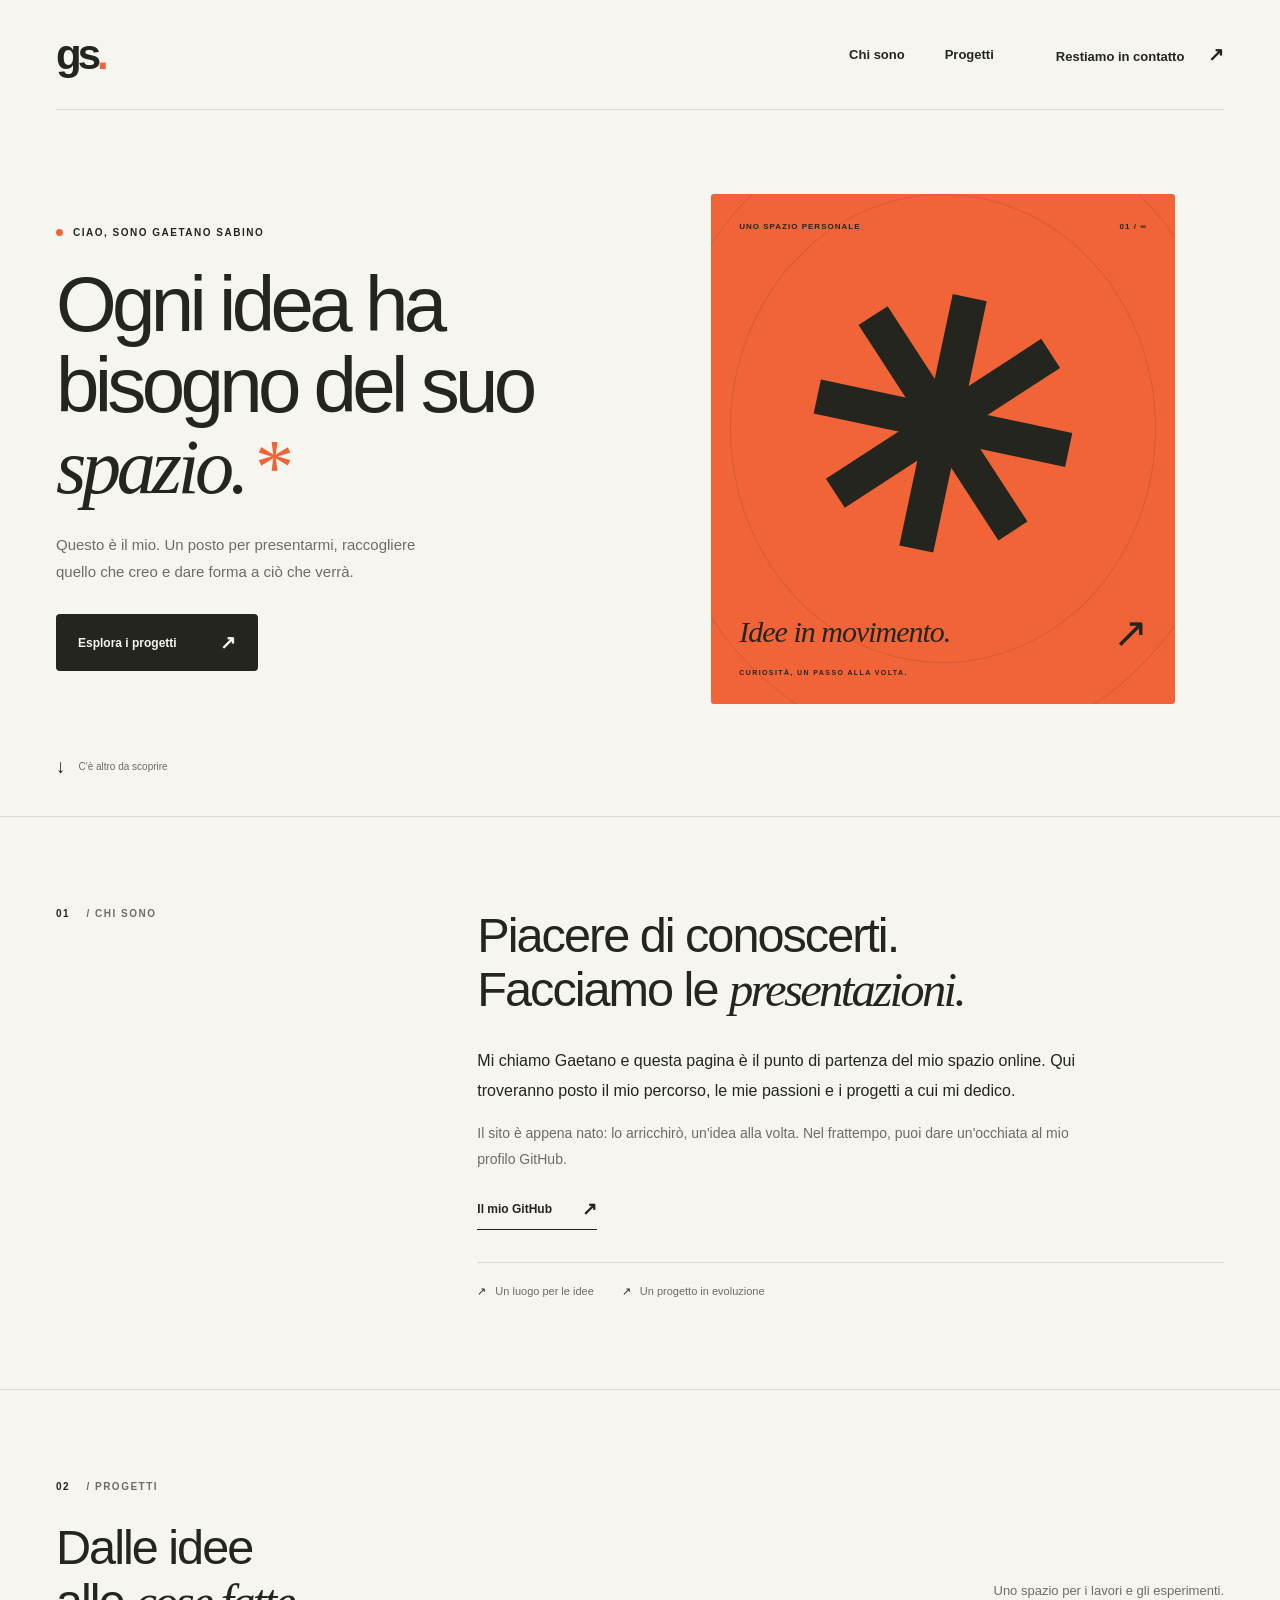
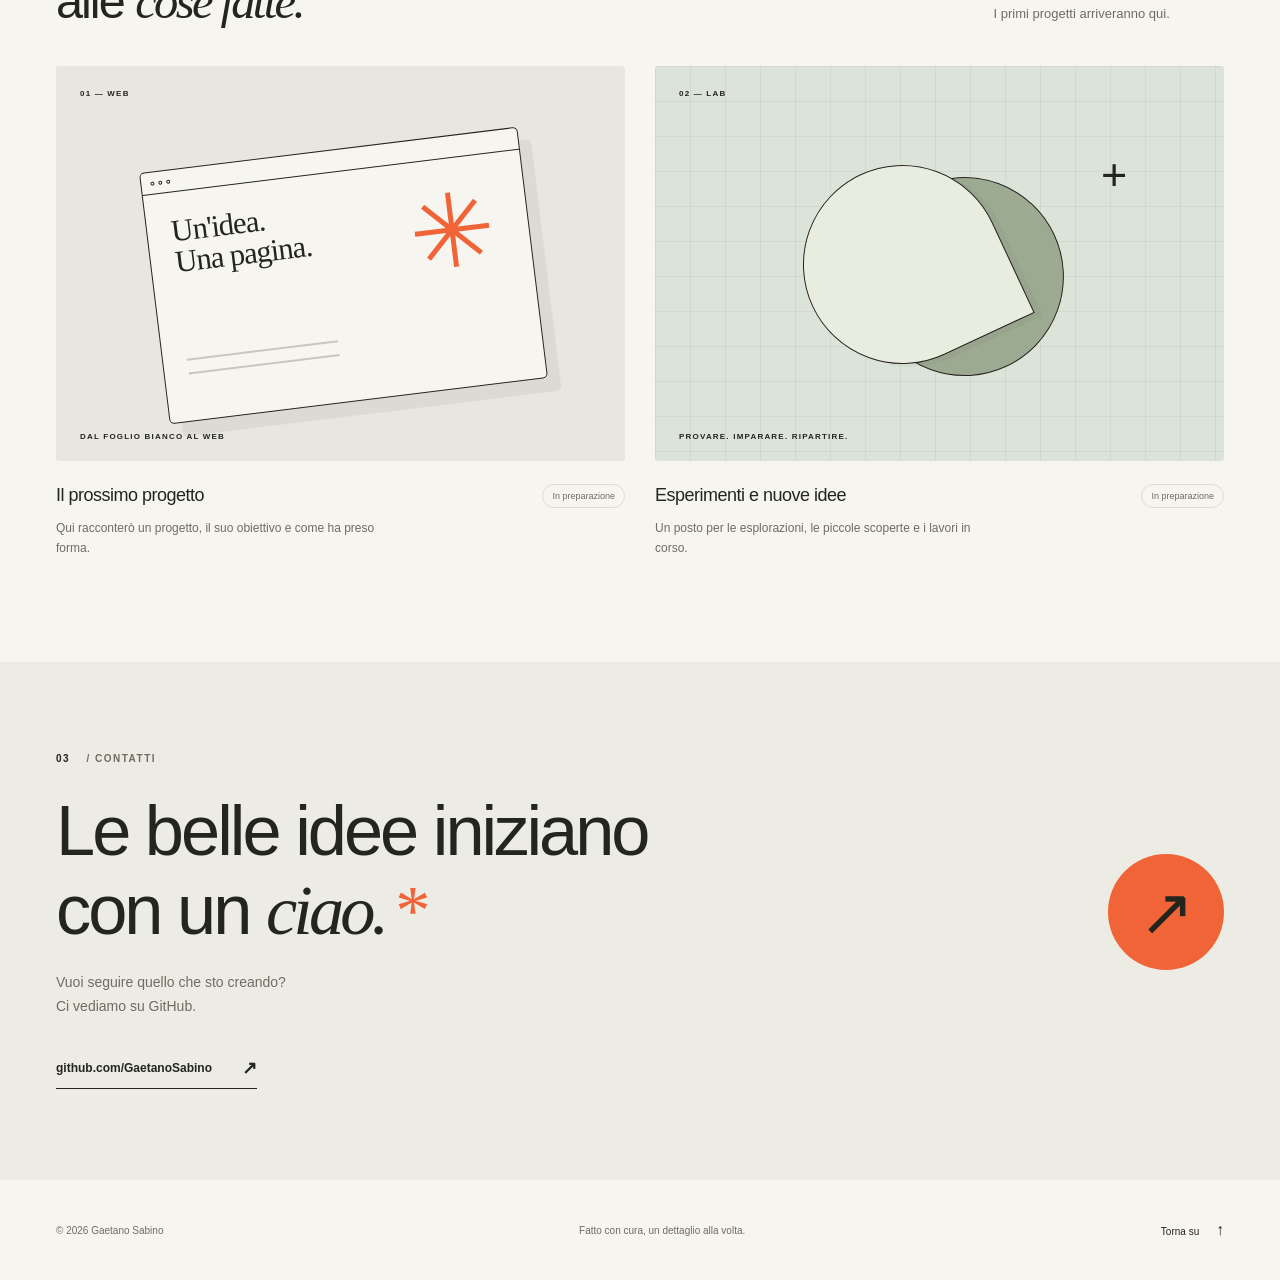
==== index.html @ 51dc4217 "Add personal website for Gaetano Sabino Introduce the initial site structure with HTML, CSS, and Jav" ====
<!doctype html>
<html lang="it">
  <head>
    <meta charset="UTF-8">
    <meta name="viewport" content="width=device-width, initial-scale=1">
    <meta name="theme-color" content="#f6f5f0">
    <meta name="description" content="Lo spazio personale di Gaetano Sabino: una presentazione, idee e progetti in un unico posto.">
    <title>Gaetano Sabino — Il mio spazio sul web</title>
    <link rel="icon" href="./favicon.svg" type="image/svg+xml">
    <link rel="stylesheet" href="./styles.css">
    <script src="./script.js" defer></script>
  </head>
  <body>
    <a class="skip-link" href="#contenuto">Vai al contenuto</a>
    <header class="site-header wrapper">
      <a class="wordmark" href="#inizio" aria-label="Gaetano Sabino, inizio">gs<span>.</span></a>
      <button class="menu-toggle" type="button" aria-expanded="false" aria-controls="navigation" hidden>Menu <span aria-hidden="true">+</span></button>
      <nav id="navigation" aria-label="Navigazione principale">
        <a href="#chi-sono">Chi sono</a>
        <a href="#progetti">Progetti</a>
        <a class="nav-contact" href="#contatti">Restiamo in contatto <span aria-hidden="true">↗</span></a>
      </nav>
    </header>

    <main id="contenuto">
      <section class="hero wrapper" id="inizio" aria-labelledby="hero-title">
        <div class="hero-copy">
          <p class="eyebrow"><span class="status-dot" aria-hidden="true"></span> CIAO, SONO GAETANO SABINO</p>
          <h1 id="hero-title">Ogni idea ha<br>bisogno del suo<br><span class="serif">spazio.</span><span class="orange-period">*</span></h1>
          <p class="hero-description">Questo è il mio. Un posto per presentarmi, raccogliere quello che creo e dare forma a ciò che verrà.</p>
          <a class="button button-dark" href="#progetti">Esplora i progetti <span aria-hidden="true">↗</span></a>
        </div>
        <div class="hero-art" aria-hidden="true">
          <div class="art-topline"><span>UNO SPAZIO PERSONALE</span><span>01 / ∞</span></div>
          <div class="orbit orbit-one"></div><div class="orbit orbit-two"></div>
          <svg class="asterisk" viewBox="0 0 300 300" fill="none"><g stroke="currentColor" stroke-width="34"><path d="M150 24v252M24 150h252M61 61l178 178M61 239 239 61"/></g></svg>
          <div class="art-caption"><span>Idee in movimento.</span><span class="art-arrow">↗</span></div>
          <span class="art-note">CURIOSITÀ, UN PASSO ALLA VOLTA.</span>
        </div>
        <a class="scroll-hint" href="#chi-sono"><span aria-hidden="true">↓</span> C'è altro da scoprire</a>
      </section>

      <section class="about section-space" id="chi-sono" aria-labelledby="about-title">
        <div class="wrapper about-grid reveal">
          <p class="section-label"><span>01</span> / CHI SONO</p>
          <div class="about-content">
            <h2 id="about-title">Piacere di conoscerti.<br>Facciamo le <span class="serif">presentazioni.</span></h2>
            <!-- Sostituisci questi paragrafi con la tua biografia e i tuoi interessi. -->
            <p>Mi chiamo Gaetano e questa pagina è il punto di partenza del mio spazio online. Qui troveranno posto il mio percorso, le mie passioni e i progetti a cui mi dedico.</p>
            <p class="muted">Il sito è appena nato: lo arricchirò, un'idea alla volta. Nel frattempo, puoi dare un'occhiata al mio profilo GitHub.</p>
            <a class="text-link" href="https://github.com/GaetanoSabino">Il mio GitHub <span aria-hidden="true">↗</span></a>
            <div class="about-details"><span>Un luogo per le idee</span><span>Un progetto in evoluzione</span></div>
          </div>
        </div>
      </section>

      <section class="projects wrapper section-space" id="progetti" aria-labelledby="projects-title">
        <div class="section-heading reveal">
          <div><p class="section-label"><span>02</span> / PROGETTI</p><h2 id="projects-title">Dalle idee<br>alle <span class="serif">cose fatte.</span></h2></div>
          <p>Uno spazio per i lavori e gli esperimenti.<br>I primi progetti arriveranno qui.</p>
        </div>
        <!-- Schede segnaposto: sostituire con progetti reali, descrizioni e link. -->
        <div class="project-grid">
          <article class="project-card reveal">
            <div class="project-visual visual-web" aria-hidden="true"><span class="visual-index">01 — WEB</span><div class="mini-browser"><div class="browser-bar"><i></i><i></i><i></i></div><div class="browser-content"><span>Un'idea.<br>Una pagina.</span><div class="mini-star">✳</div><div class="mini-lines"></div></div></div><span class="visual-bottom">DAL FOGLIO BIANCO AL WEB</span></div>
            <div class="project-info"><h3>Il prossimo progetto</h3><span class="project-status">In preparazione</span></div>
            <p>Qui racconterò un progetto, il suo obiettivo e come ha preso forma.</p>
          </article>
          <article class="project-card reveal">
            <div class="project-visual visual-lab" aria-hidden="true"><span class="visual-index">02 — LAB</span><div class="lab-grid"></div><div class="lab-shape shape-back"></div><div class="lab-shape shape-front"></div><span class="lab-plus">+</span><span class="visual-bottom">PROVARE. IMPARARE. RIPARTIRE.</span></div>
            <div class="project-info"><h3>Esperimenti e nuove idee</h3><span class="project-status">In preparazione</span></div>
            <p>Un posto per le esplorazioni, le piccole scoperte e i lavori in corso.</p>
          </article>
        </div>
      </section>

      <section class="contact section-space" id="contatti" aria-labelledby="contact-title">
        <div class="wrapper reveal">
          <p class="section-label"><span>03</span> / CONTATTI</p>
          <div class="contact-grid"><div><h2 id="contact-title">Le belle idee iniziano<br>con un <span class="serif">ciao.</span><span class="orange-period">*</span></h2><p>Vuoi seguire quello che sto creando?<br>Ci vediamo su GitHub.</p></div><a class="contact-link" href="https://github.com/GaetanoSabino" aria-label="Visita il profilo GitHub di Gaetano Sabino"><span aria-hidden="true">↗</span></a></div>
          <a class="text-link" href="https://github.com/GaetanoSabino">github.com/GaetanoSabino <span aria-hidden="true">↗</span></a>
        </div>
      </section>
    </main>
    <footer class="site-footer wrapper"><p>© <span id="year">2026</span> Gaetano Sabino</p><span>Fatto con cura, un dettaglio alla volta.</span><a href="#inizio">Torna su <span aria-hidden="true">↑</span></a></footer>
  </body>
</html>
---- styles.css ----
:root {
  --paper:#f6f5f0;
  --ink:#25251f;
  --muted:#6d6d63;
  --accent:#f06438;
  --line:#dcdcd2;
  --serif:Georgia,'Times New Roman',serif;
}

* {
  box-sizing:border-box;
}

html {
  scroll-behavior:smooth;
  scroll-padding-top:32px;
}

body {
  margin:0;
  background:var(--paper);
  color:var(--ink);
  font-family:Arial,Helvetica,sans-serif;
  -webkit-font-smoothing:antialiased;
}

a {
  color:inherit;
  text-decoration:none;
}

button {
  font:inherit;
}

a,button {
  -webkit-tap-highlight-color:transparent;
}

a:focus-visible,button:focus-visible {
  outline:3px solid #a43515;
  outline-offset:6px;
}

::selection {
  background:#f8b49b;
  color:var(--ink);
}

.wrapper {
  width:min(1240px,calc(100% - 112px));
  margin-inline:auto;
}

.skip-link {
  position:fixed;
  top:-100px;
  left:20px;
  z-index:10;
  background:var(--ink);
  color:white;
  padding:16px;
}

.skip-link:focus {
  top:16px;
}

.site-header {
  min-height:110px;
  display:flex;
  align-items:center;
  justify-content:space-between;
  border-bottom:1px solid var(--line);
}

.wordmark {
  font-size:42px;
  font-weight:800;
  letter-spacing:-4px;
}

.wordmark span {
  color:var(--accent);
}

nav {
  display:flex;
  align-items:center;
  gap:40px;
  font-size:13px;
  font-weight:600;
}

nav a {
  padding:10px 0;
}

nav a:hover,.text-link:hover,.site-footer a:hover {
  color:#ad3717;
}

.nav-contact {
  margin-left:22px;
}

.nav-contact span {
  margin-left:20px;
  font-size:19px;
}

.menu-toggle {
  display:none;
}

.hero {
  position:relative;
  display:grid;
  grid-template-columns:1.2fr 1fr;
  gap:40px;
  padding-top:84px;
  padding-bottom:88px;
  align-items:center;
}

.eyebrow,.section-label,.art-topline,.art-note,.visual-index,.visual-bottom {
  font-size:10px;
  letter-spacing:1.5px;
  font-weight:600;
}

.eyebrow {
  display:flex;
  gap:10px;
  align-items:center;
  margin:0 0 26px;
}

.status-dot {
  height:7px;
  width:7px;
  background:var(--accent);
  border-radius:50%;
}

h1 {
  font-size:clamp(54px,6.1vw,86px);
  font-weight:500;
  line-height:1.04;
  letter-spacing:-4.7px;
  margin:0 0 24px;
}

.serif {
  font-family:var(--serif);
  font-weight:400;
  font-style:italic;
  letter-spacing:-.055em;
}

.orange-period {
  color:var(--accent);
  display:inline-block;
  font-family:var(--serif);
  font-weight:400;
  margin-left:10px;
}

.hero-description {
  max-width:365px;
  font-size:15px;
  line-height:1.8;
  color:var(--muted);
  margin:0 0 29px;
}

.button {
  display:inline-flex;
  align-items:center;
  gap:43px;
  padding:17px 22px;
  font-size:12px;
  font-weight:600;
  border-radius:4px;
  transition:background .2s,transform .2s;
}

.button-dark {
  background:var(--ink);
  color:var(--paper);
}

.button-dark:hover {
  background:#45453b;
  transform:translateY(-2px);
}

.button span {
  font-size:19px;
}

.hero-art {
  aspect-ratio:1/1.1;
  max-height:510px;
  background:var(--accent);
  border-radius:3px;
  position:relative;
  overflow:hidden;
  padding:28px;
  display:flex;
  flex-direction:column;
  justify-content:space-between;
}

.art-topline {
  display:flex;
  justify-content:space-between;
  position:relative;
  z-index:1;
  font-size:8px;
  letter-spacing:1px;
}

.asterisk {
  position:absolute;
  width:66%;
  height:66%;
  top:12%;
  left:17%;
  color:var(--ink);
  transform:rotate(12deg);
}

.orbit {
  position:absolute;
  border:1px solid #25251f20;
  width:92%;
  height:92%;
  border-radius:50%;
  left:4%;
  top:0;
}

.orbit-two {
  width:125%;
  height:125%;
  top:-16%;
  left:-12%;
}

.art-caption {
  position:relative;
  margin-top:auto;
  display:flex;
  justify-content:space-between;
  align-items:center;
  font-family:var(--serif);
  font-style:italic;
  font-size:30px;
  letter-spacing:-1px;
}

.art-arrow {
  font-family:Arial,sans-serif;
  font-style:normal;
  font-size:42px;
}

.art-note {
  font-size:7px;
  letter-spacing:1.4px;
  margin-top:12px;
}

.scroll-hint {
  position:absolute;
  bottom:14px;
  left:0;
  display:flex;
  align-items:center;
  gap:13px;
  font-size:10px;
  color:var(--muted);
}

.scroll-hint span {
  font-size:19px;
  color:var(--ink);
}

.section-space {
  padding-block:91px;
}

.about {
  border-block:1px solid var(--line);
  margin-top:24px;
}

.about-grid {
  display:grid;
  grid-template-columns:1fr 2fr;
  gap:48px;
}

.section-label {
  margin:0 0 28px;
  color:var(--muted);
}

.section-label span {
  color:var(--ink);
  margin-right:12px;
}

h2 {
  font-size:clamp(34px,3.8vw,52px);
  font-weight:400;
  line-height:1.12;
  letter-spacing:-2px;
  margin:0 0 28px;
}

.about-content>p {
  max-width:615px;
  font-size:16px;
  line-height:1.85;
  margin:0 0 16px;
}

.about-content>p.muted {
  color:var(--muted);
  font-size:14px;
}

.text-link {
  font-size:12px;
  display:inline-flex;
  align-items:center;
  gap:30px;
  border-bottom:1px solid currentColor;
  padding-block:9px;
  font-weight:600;
}

.text-link span {
  font-size:18px;
}

.about-details {
  margin-top:32px;
  padding-top:22px;
  border-top:1px solid var(--line);
  display:flex;
  gap:28px;
  font-size:11px;
  color:var(--muted);
}

.about-details span:before {
  content:'↗';
  margin-right:9px;
  color:var(--ink);
}

.section-heading {
  display:flex;
  justify-content:space-between;
  align-items:flex-end;
  margin-bottom:36px;
}

.section-heading h2 {
  margin-bottom:0;
}

.section-heading>p {
  font-size:13px;
  line-height:1.8;
  color:var(--muted);
  margin-bottom:4px;
}

.project-grid {
  display:grid;
  grid-template-columns:1fr 1fr;
  gap:30px;
}

.project-visual {
  aspect-ratio:1.44;
  position:relative;
  overflow:hidden;
  border-radius:3px;
  padding:24px;
}

.visual-web {
  background:#e8e7df;
}

.visual-index,.visual-bottom {
  position:absolute;
  z-index:2;
  font-size:8px;
  letter-spacing:1.2px;
}

.visual-index {
  top:23px;
  left:24px;
}

.visual-bottom {
  bottom:20px;
  left:24px;
}

.mini-browser {
  position:absolute;
  top:21%;
  left:17%;
  width:67%;
  height:64%;
  background:var(--paper);
  border:1px solid var(--ink);
  border-radius:5px;
  transform:rotate(-7deg);
  box-shadow:12px 14px 0 #25251f10;
}

.browser-bar {
  height:22px;
  border-bottom:1px solid var(--ink);
  display:flex;
  gap:4px;
  align-items:center;
  padding-left:9px;
}

.browser-bar i {
  width:4px;
  height:4px;
  border:1px solid var(--ink);
  border-radius:50%;
}

.browser-content {
  padding:24px;
  position:relative;
  height:calc(100% - 22px);
}

.browser-content>span {
  font-size:clamp(20px,2.4vw,36px);
  font-family:var(--serif);
  line-height:1;
  letter-spacing:-1px;
}

.mini-star {
  position:absolute;
  right:9%;
  top:10%;
  color:var(--accent);
  font-size:clamp(60px,8vw,110px);
  line-height:1;
}

.mini-lines {
  position:absolute;
  left:24px;
  bottom:20%;
  width:40%;
  height:16px;
  border-block:2px solid #c7c7bc;
}

.visual-lab {
  background:#dce4d9;
}

.lab-grid {
  position:absolute;
  inset:0;
  background-image:linear-gradient(#57634e14 1px,transparent 1px),linear-gradient(90deg,#57634e14 1px,transparent 1px);
  background-size:35px 35px;
}

.lab-shape {
  position:absolute;
  width:35%;
  aspect-ratio:1;
  border:1px solid var(--ink);
  border-radius:50% 50% 0 50%;
  top:25%;
  left:26%;
  transform:rotate(-25deg);
}

.shape-back {
  background:#9daa92;
  transform:translate(31%,6%) rotate(155deg);
}

.shape-front {
  background:#e9eddf;
  box-shadow:6px 6px 0 #25251f0a;
}

.lab-plus {
  position:absolute;
  right:17%;
  top:21%;
  font-size:45px;
  font-weight:300;
}

.project-info {
  display:flex;
  justify-content:space-between;
  align-items:center;
  gap:12px;
  margin-top:23px;
}

h3 {
  font-size:18px;
  font-weight:500;
  letter-spacing:-.5px;
  margin:0;
}

.project-status {
  font-size:9px;
  color:var(--muted);
  border:1px solid var(--line);
  padding:6px 9px;
  border-radius:20px;
  white-space:nowrap;
}

.project-card>p {
  font-size:12px;
  color:var(--muted);
  line-height:1.7;
  max-width:330px;
  margin-top:10px;
}

.contact {
  background:#ecece4;
}

.contact-grid {
  display:flex;
  justify-content:space-between;
  align-items:center;
  gap:30px;
}

.contact h2 {
  font-size:clamp(40px,5.5vw,76px);
  margin-bottom:22px;
  letter-spacing:-3px;
}

.contact-grid p {
  font-size:14px;
  line-height:1.7;
  color:var(--muted);
}

.contact-link {
  background:var(--accent);
  width:116px;
  height:116px;
  border-radius:50%;
  display:grid;
  place-items:center;
  flex-shrink:0;
  transition:transform .2s,background .2s;
}

.contact-link span {
  font-size:66px;
  font-weight:400;
}

.contact-link:hover {
  transform:rotate(10deg);
  background:#ed744e;
}

.contact>.wrapper>.text-link {
  margin-top:15px;
}

.site-footer {
  display:flex;
  justify-content:space-between;
  gap:24px;
  align-items:center;
  min-height:100px;
  font-size:10px;
  color:var(--muted);
}

.site-footer>a {
  color:var(--ink);
}

.site-footer>a span {
  margin-left:14px;
  font-size:16px;
}

.reveal {
  opacity:1;
}

.motion-enabled .reveal {
  opacity:0;
  transform:translateY(18px);
  transition:opacity .6s,transform .6s;
}

.motion-enabled .reveal.visible {
  opacity:1;
  transform:none;
}

@media(min-width:1500px) {
  .hero {
    padding-block:100px;
  }
  .hero-art {
    max-height:550px;
  }
  .hero h1 {
    font-size:91px;
  }
}

@media(max-width:1000px) {
  .wrapper {
    width:calc(100% - 64px);
  }
  nav {
    gap:25px;
  }
  .nav-contact {
    margin-left:0;
  }
  .hero {
    gap:30px;
    padding-top:65px;
  }
  h1 {
    font-size:62px;
    letter-spacing:-3.7px;
  }
  .hero-art {
    padding:20px;
  }
  .art-caption {
    font-size:24px;
  }
  .art-topline {
    font-size:6px;
  }
  .about-grid {
    grid-template-columns:1fr 2.3fr;
    gap:30px;
  }
  .section-heading>p {
    max-width:230px;
  }
  .project-info {
    align-items:flex-start;
    flex-direction:column;
    gap:9px;
  }
  .project-grid {
    gap:24px;
  }
  .browser-content {
    padding:18px;
  }
  .contact-link {
    width:95px;
    height:95px;
  }
}

@media(max-width:700px) {
  .wrapper {
    width:calc(100% - 40px);
  }
  .site-header {
    min-height:84px;
    position:relative;
    flex-wrap:wrap;
  }
  .wordmark {
    font-size:36px;
  }
  .menu-toggle:not([hidden]) {
    display:flex;
    gap:16px;
    align-items:center;
    background:transparent;
    border:1px solid var(--line);
    border-radius:4px;
    padding:10px 13px;
    font-size:12px;
  }
  .menu-toggle span {
    font-size:19px;
    line-height:1;
  }
  nav {
    width:100%;
    padding-bottom:22px;
    justify-content:space-between;
    gap:14px;
    font-size:11px;
  }
  nav.menu-ready {
    display:none;
  }
  nav.menu-ready.is-open {
    display:flex;
  }
  .nav-contact span {
    margin-left:4px;
  }
  .hero {
    grid-template-columns:1fr;
    padding-top:45px;
    padding-bottom:64px;
    gap:35px;
  }
  .eyebrow {
    font-size:9px;
    margin-bottom:24px;
  }
  h1 {
    font-size:clamp(48px,10.5vw,72px);
    letter-spacing:-3px;
  }
  .hero-description {
    max-width:380px;
    font-size:14px;
  }
  .hero-art {
    width:100%;
    aspect-ratio:1.15;
    max-height:420px;
    padding:24px;
  }
  .asterisk {
    height:72%;
    width:64%;
    top:6%;
    left:18%;
  }
  .art-caption {
    font-size:30px;
  }
  .art-topline {
    font-size:8px;
  }
  .art-note {
    font-size:7px;
  }
  .scroll-hint {
    bottom:8px;
  }
  .section-space {
    padding-block:58px;
  }
  .about {
    margin-top:22px;
  }
  .about-grid {
    grid-template-columns:1fr;
    gap:7px;
  }
  .section-label {
    font-size:9px;
    margin-bottom:23px;
  }
  .about-content>p {
    font-size:14px;
  }
  h2 {
    font-size:37px;
    letter-spacing:-1.6px;
  }
  .about-details {
    gap:16px;
    flex-wrap:wrap;
    font-size:10px;
  }
  .section-heading {
    display:block;
    margin-bottom:28px;
  }
  .section-heading>p {
    max-width:none;
    margin-top:20px;
    font-size:12px;
  }
  .project-grid {
    grid-template-columns:1fr;
    gap:34px;
  }
  .project-info {
    flex-direction:row;
    align-items:center;
  }
  .project-visual {
    aspect-ratio:1.35;
  }
  .browser-content>span {
    font-size:clamp(27px,7vw,40px);
  }
  .mini-star {
    font-size:clamp(75px,20vw,120px);
  }
  .contact h2 {
    font-size:clamp(35px,8.4vw,53px);
    letter-spacing:-1.7px;
  }
  .contact-grid {
    gap:12px;
    align-items:flex-end;
  }
  .contact-grid p {
    font-size:12px;
  }
  .contact-link {
    width:64px;
    height:64px;
    margin-bottom:18px;
  }
  .contact-link span {
    font-size:40px;
  }
  .contact .text-link {
    font-size:11px;
  }
  .site-footer {
    min-height:130px;
    flex-wrap:wrap;
    gap:12px;
    padding-block:25px;
  }
  .site-footer p {
    margin:0;
  }
  .site-footer>span {
    order:3;
    width:100%;
    font-size:9px;
  }
  .site-footer>a {
    margin-left:auto;
  }
}

@media(prefers-reduced-motion:reduce) {
  html {
    scroll-behavior:auto;
  }
  *,*::before,*::after {
    transition:none!important;
    animation:none!important;
  }
  .motion-enabled .reveal {
    opacity:1;
    transform:none;
  }
}
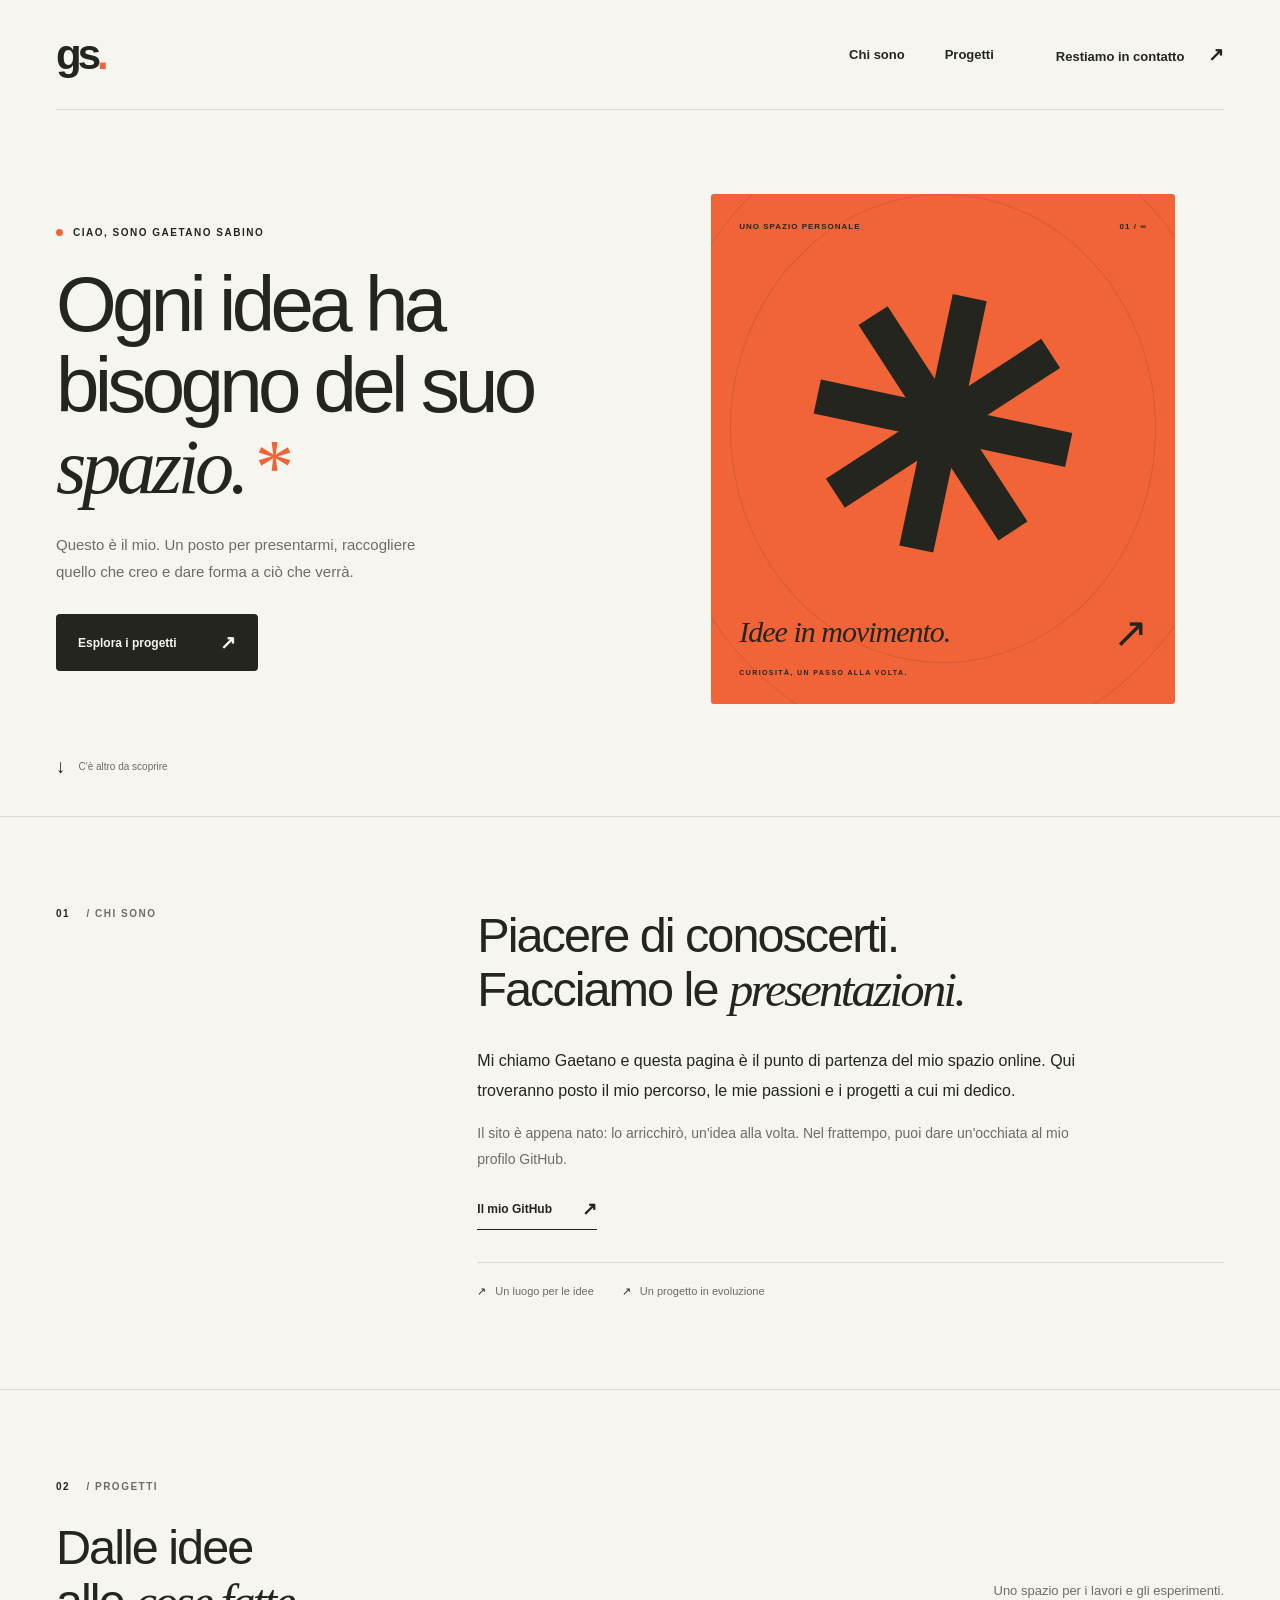
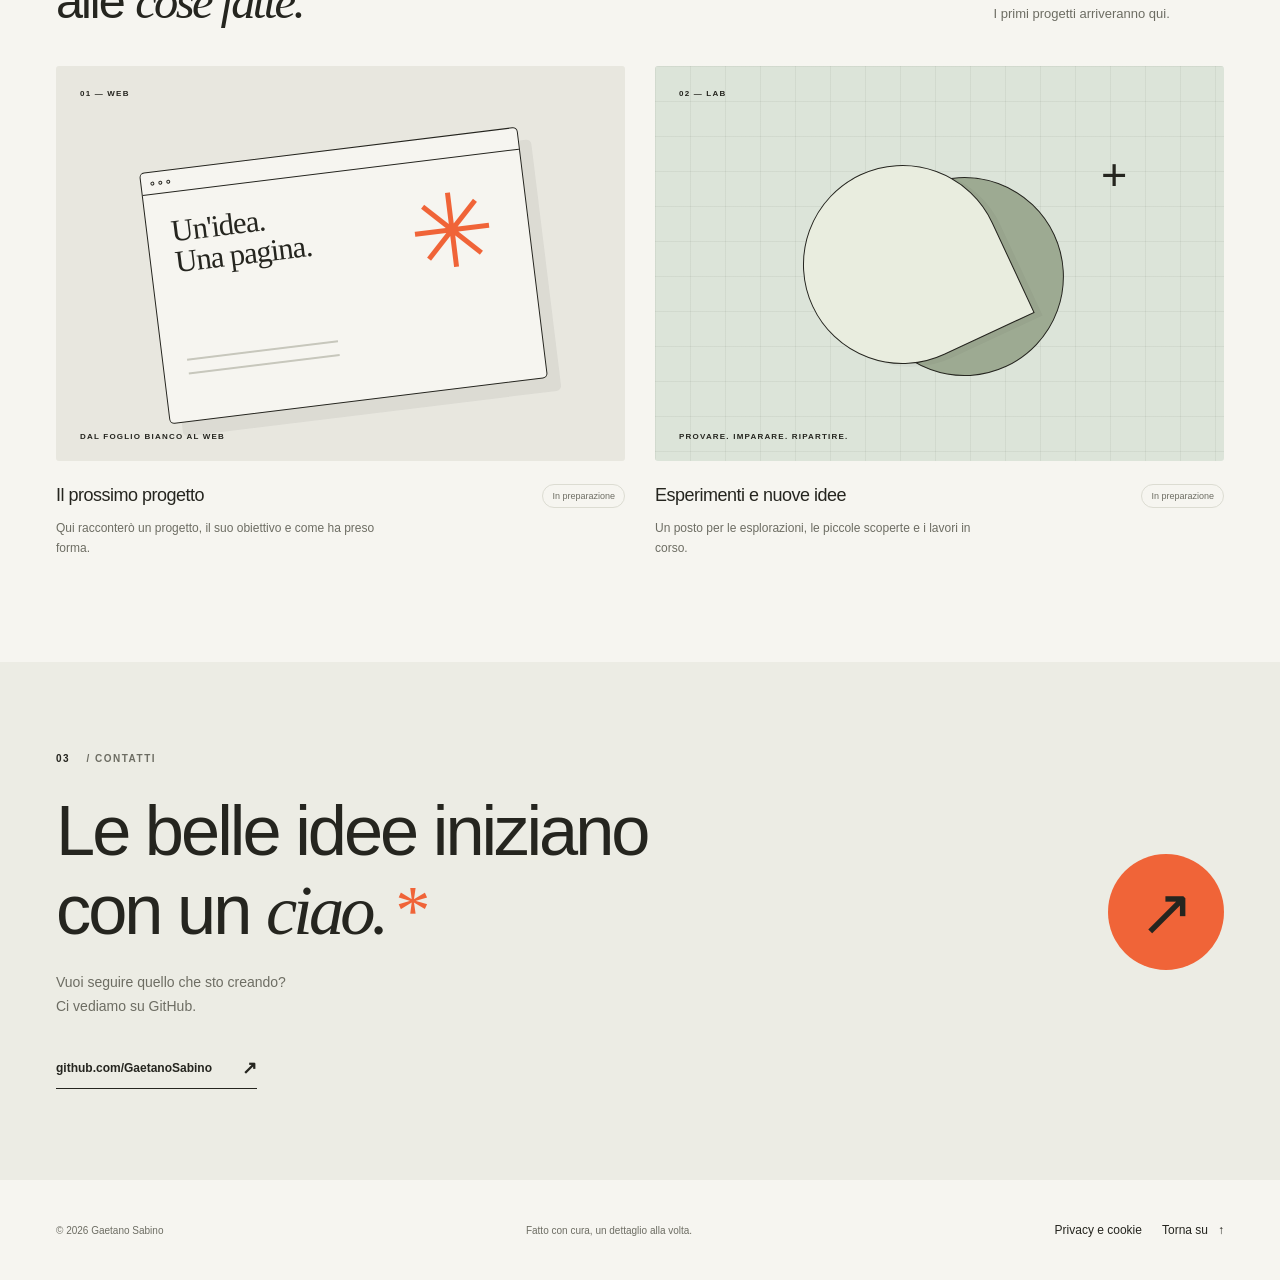
==== commit 42fcaa4f: "Aggiunta pagina privacy e collegamento nel footer Riorganizza il footer in index.html con wrapper pe" ====
--- a/index.html
+++ b/index.html
@@ -82,6 +82,13 @@
         </div>
       </section>
     </main>
-    <footer class="site-footer wrapper"><p>© <span id="year">2026</span> Gaetano Sabino</p><span>Fatto con cura, un dettaglio alla volta.</span><a href="#inizio">Torna su <span aria-hidden="true">↑</span></a></footer>
+    <footer class="site-footer wrapper">
+      <p>© <span id="year">2026</span> Gaetano Sabino</p>
+      <span>Fatto con cura, un dettaglio alla volta.</span>
+      <div class="footer-links">
+        <a href="./privacy.html">Privacy e cookie</a>
+        <a href="#inizio">Torna su <span aria-hidden="true">↑</span></a>
+      </div>
+    </footer>
   </body>
 </html>
--- a/styles.css
+++ b/styles.css
@@ -615,6 +615,150 @@
   font-size:16px;
 }
 
+.footer-links {
+  display:flex;
+  align-items:center;
+  flex-wrap:wrap;
+  gap:20px;
+  color:var(--ink);
+  font-size:12px;
+}
+
+.footer-links a {
+  display:inline-flex;
+  align-items:center;
+  gap:10px;
+  min-height:44px;
+}
+
+.privacy-home {
+  display:inline-flex;
+  align-items:center;
+  gap:12px;
+  min-height:44px;
+  font-size:13px;
+}
+
+.privacy-page {
+  max-width:860px;
+  padding-block:70px;
+}
+
+.privacy-page h1 {
+  font-size:clamp(42px,6vw,72px);
+  letter-spacing:-2px;
+  line-height:1.1;
+}
+
+.privacy-updated {
+  font-size:12px;
+  color:var(--muted);
+}
+
+.privacy-draft {
+  margin-block:28px;
+  padding:18px;
+  border:1px solid #ac3a1c;
+  border-radius:4px;
+  font-size:14px;
+  line-height:1.7;
+}
+
+.privacy-intro {
+  margin-block:30px 42px;
+  font-size:18px;
+  line-height:1.8;
+}
+
+.privacy-index {
+  margin-bottom:36px;
+  padding:22px;
+  background:#ecece4;
+  border-radius:4px;
+}
+
+.privacy-index>p {
+  margin:0 0 14px;
+  font-size:15px;
+  font-weight:600;
+}
+
+.privacy-index ol {
+  margin:0;
+  padding-left:22px;
+}
+
+.privacy-index li {
+  font-size:14px;
+  line-height:1.6;
+}
+
+.privacy-index a {
+  display:inline-block;
+  padding-block:8px;
+  text-decoration:underline;
+  text-underline-offset:3px;
+}
+
+.privacy-index a:hover {
+  color:#ad3717;
+}
+
+.privacy-page section h3 {
+  margin-top:26px;
+  font-size:19px;
+  font-weight:600;
+  line-height:1.4;
+}
+
+.privacy-page section {
+  padding-block:26px;
+  border-top:1px solid var(--line);
+}
+
+.privacy-page h2 {
+  font-size:25px;
+  line-height:1.3;
+  letter-spacing:-.6px;
+  margin-bottom:16px;
+}
+
+.privacy-page section p,.privacy-page li {
+  font-size:16px;
+  line-height:1.85;
+  overflow-wrap:anywhere;
+}
+
+.privacy-page section a {
+  text-decoration:underline;
+  text-underline-offset:3px;
+}
+
+.privacy-page ul {
+  padding-left:22px;
+}
+
+.privacy-page li+li {
+  margin-top:12px;
+}
+
+.privacy-page>.button {
+  margin-top:24px;
+}
+
+@media(max-width:700px) {
+  .footer-links {
+    width:100%;
+    justify-content:space-between;
+  }
+  .privacy-page {
+    padding-block:44px;
+  }
+  .privacy-page section p,.privacy-page li {
+    font-size:15px;
+  }
+}
+
 .reveal {
   opacity:1;
 }
